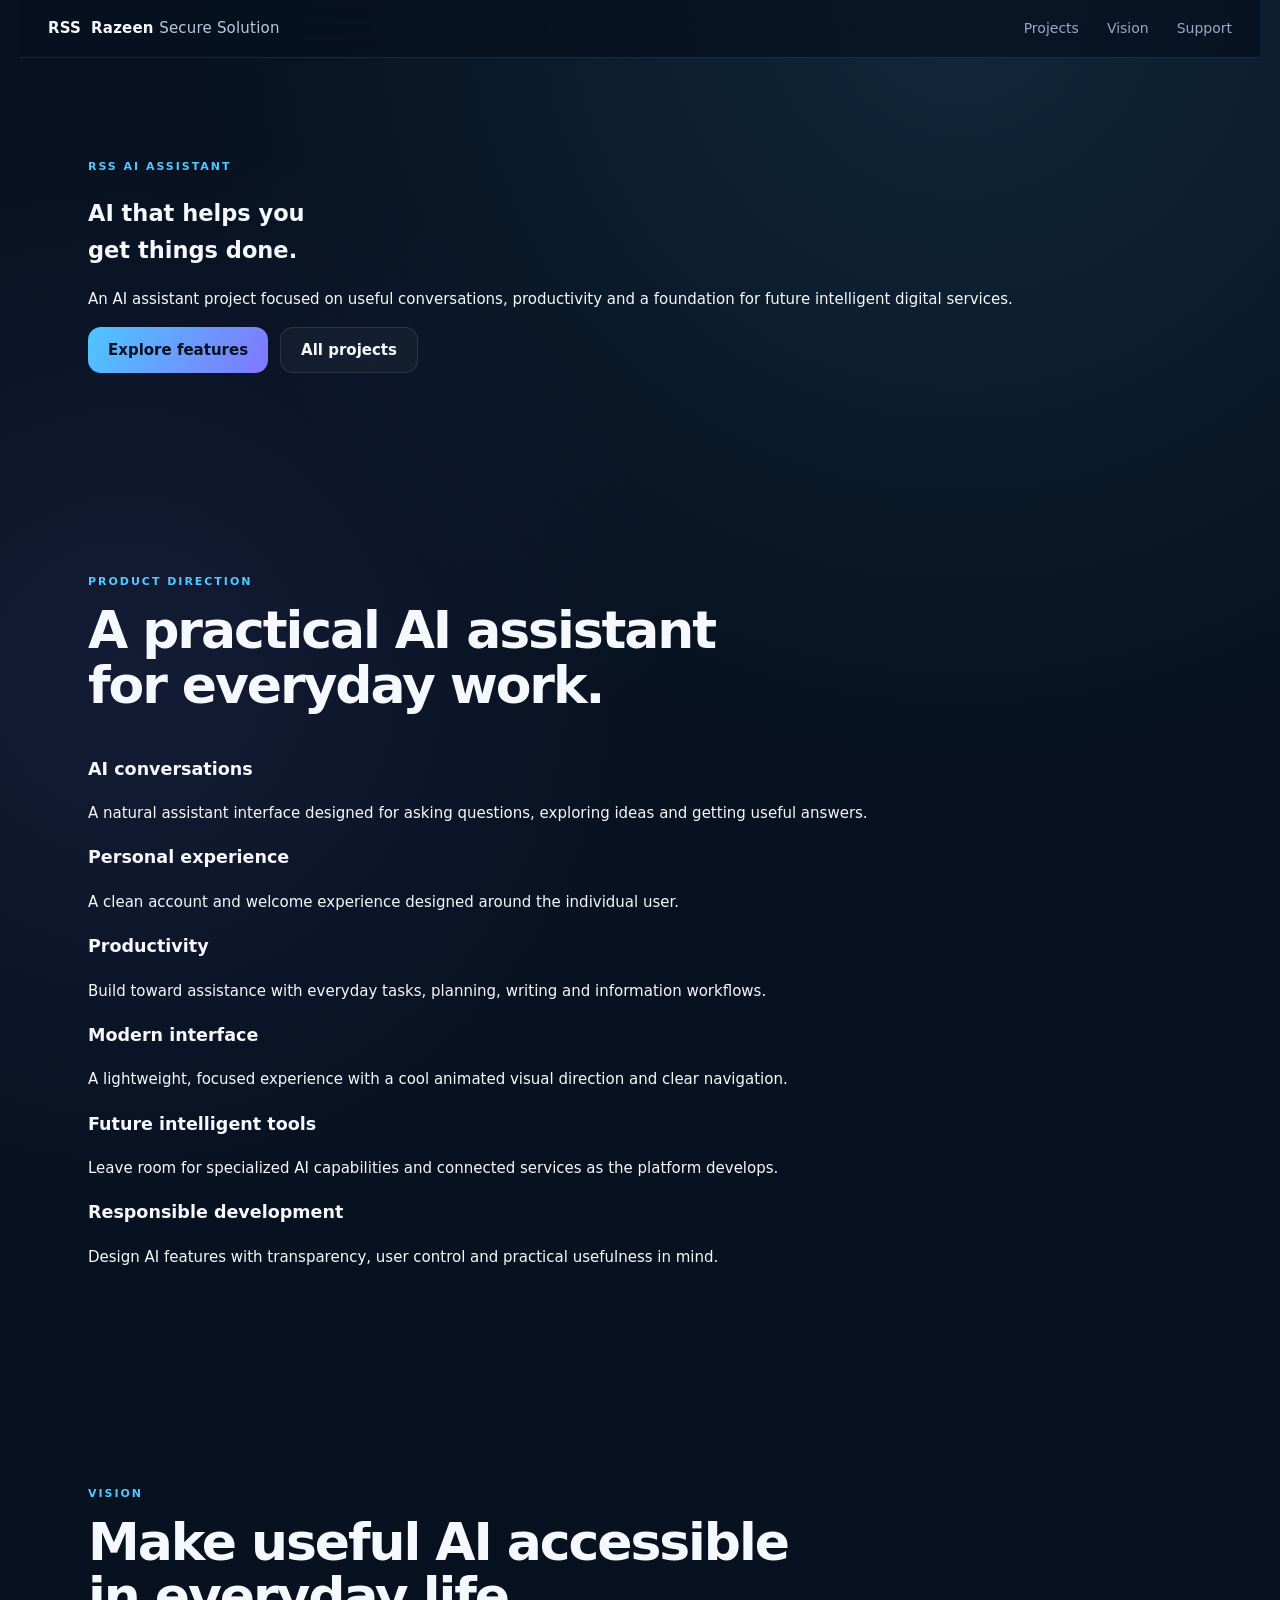
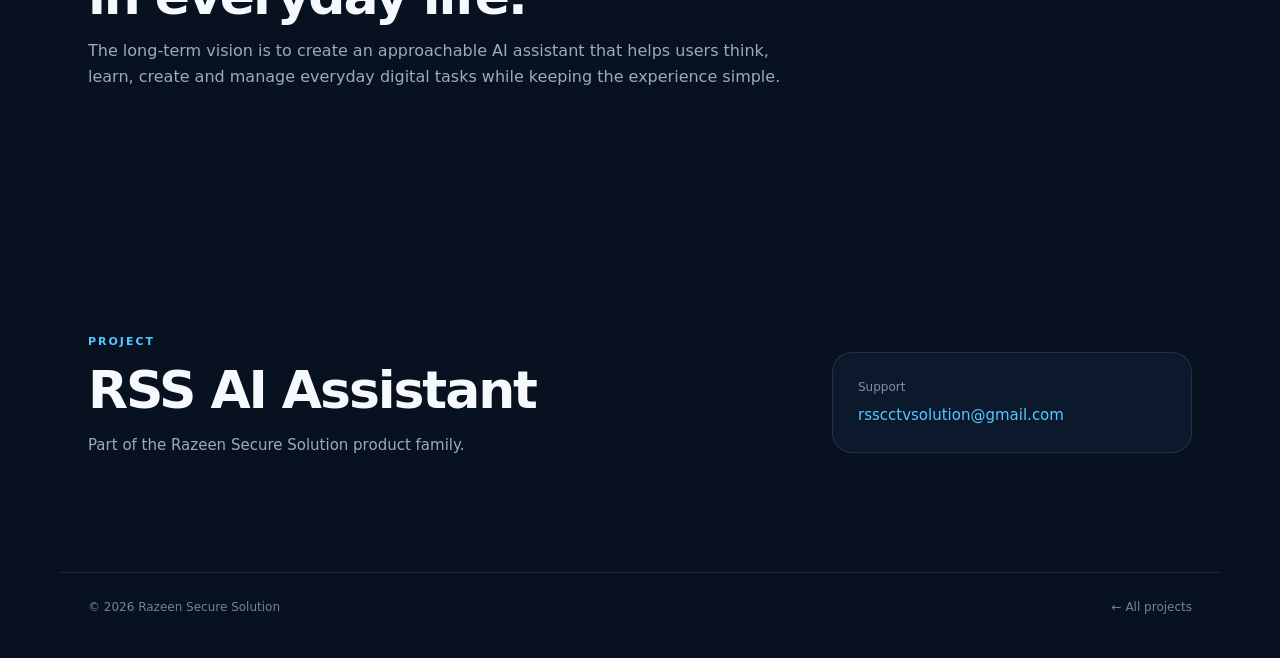
==== website/ai-assistant.html @ 0b11d338 "Add dedicated RSS AI Assistant project page" ====
<!doctype html><html lang="en"><head><meta charset="utf-8"><meta name="viewport" content="width=device-width,initial-scale=1"><title>RSS AI Assistant — Razeen Secure Solution</title><link rel="stylesheet" href="styles.css"></head><body><header class="site-header"><a class="brand" href="index.html"><span class="brand-mark">RSS</span><span>Razeen <b>Secure Solution</b></span></a><nav class="nav"><a href="index.html#projects">Projects</a><a href="index.html#vision">Vision</a><a href="index.html#support">Support</a></nav></header><main><section class="project-hero section"><div class="eyebrow">RSS AI ASSISTANT</div><h1>AI that helps you<br><span>get things done.</span></h1><p>An AI assistant project focused on useful conversations, productivity and a foundation for future intelligent digital services.</p><div class="hero-actions"><a class="btn btn-primary" href="#features">Explore features</a><a class="btn btn-ghost" href="index.html">All projects</a></div></section><section id="features" class="section"><div class="section-heading"><div class="eyebrow">PRODUCT DIRECTION</div><h2>A practical AI assistant for everyday work.</h2></div><div class="grid"><article><h3>AI conversations</h3><p>A natural assistant interface designed for asking questions, exploring ideas and getting useful answers.</p></article><article><h3>Personal experience</h3><p>A clean account and welcome experience designed around the individual user.</p></article><article><h3>Productivity</h3><p>Build toward assistance with everyday tasks, planning, writing and information workflows.</p></article><article><h3>Modern interface</h3><p>A lightweight, focused experience with a cool animated visual direction and clear navigation.</p></article><article><h3>Future intelligent tools</h3><p>Leave room for specialized AI capabilities and connected services as the platform develops.</p></article><article><h3>Responsible development</h3><p>Design AI features with transparency, user control and practical usefulness in mind.</p></article></div></section><section class="section band"><div class="section-heading"><div class="eyebrow">VISION</div><h2>Make useful AI accessible in everyday life.</h2><p>The long-term vision is to create an approachable AI assistant that helps users think, learn, create and manage everyday digital tasks while keeping the experience simple.</p></div></section><section class="section support"><div><div class="eyebrow">PROJECT</div><h2>RSS AI Assistant</h2><p>Part of the Razeen Secure Solution product family.</p></div><div class="support-card"><span>Support</span><a href="mailto:rsscctvsolution@gmail.com">rsscctvsolution@gmail.com</a></div></section></main><footer class="footer"><div>© 2026 Razeen Secure Solution</div><a href="index.html">← All projects</a></footer></body></html>
---- website/styles.css ----
:root{--bg:#07111f;--panel:rgba(16,30,50,.72);--panel2:#0d1b2e;--text:#f5f8fc;--muted:#9aaac0;--line:rgba(255,255,255,.10);--accent:#55c7ff;--accent2:#8b7cff;--max:1160px}*{box-sizing:border-box}html{scroll-behavior:smooth}body{margin:0;background:radial-gradient(circle at 75% 0%,rgba(85,199,255,.12),transparent 32%),radial-gradient(circle at 10% 30%,rgba(139,124,255,.10),transparent 28%),var(--bg);color:var(--text);font:15px/1.65 Inter,ui-sans-serif,system-ui,-apple-system,BlinkMacSystemFont,"Segoe UI",sans-serif}a{color:inherit;text-decoration:none}.site-header{position:sticky;top:0;z-index:20;display:flex;align-items:center;justify-content:space-between;max-width:1240px;margin:auto;padding:16px 28px;background:rgba(7,17,31,.78);backdrop-filter:blur(18px);border-bottom:1px solid var(--line)}.brand{display:flex;align-items:center;gap:10px;font-weight:800;letter-spacing:.2px}.brand img{width:38px;height:38px;object-fit:contain}.brand b{font-weight:500;color:#b9c8db}.nav{display:flex;gap:28px;color:var(--muted);font-size:14px}.nav a:hover,.text-link:hover{color:var(--text)}.menu-btn{display:none;background:none;border:0;color:var(--text);font-size:24px}.section{max-width:var(--max);margin:auto;padding:100px 28px}.hero{min-height:720px;display:grid;grid-template-columns:1.05fr .95fr;align-items:center;gap:60px;padding-top:80px}.eyebrow{font-size:11px;font-weight:800;letter-spacing:.18em;color:var(--accent);margin-bottom:12px}.hero h1{font-size:clamp(48px,7vw,84px);line-height:1.0;letter-spacing:-.055em;margin:0 0 26px}.hero h1 span{background:linear-gradient(110deg,#fff,#9fdcff 48%,#a99dff);-webkit-background-clip:text;background-clip:text;color:transparent}.hero p{max-width:590px;font-size:18px;color:var(--muted);margin:0 0 30px}.hero-actions{display:flex;gap:12px;flex-wrap:wrap}.btn{display:inline-flex;justify-content:center;align-items:center;min-height:46px;padding:0 20px;border-radius:13px;border:1px solid var(--line);font-weight:750}.btn-primary{background:linear-gradient(120deg,#4dc6ff,#8177ff);color:#07111f;border:0}.btn-ghost{background:rgba(255,255,255,.035)}.trust-row{display:flex;gap:18px;flex-wrap:wrap;color:#8799b0;font-size:12px;margin-top:24px}.hero-art{min-height:470px;position:relative;display:grid;place-items:center}.orb{position:absolute;border-radius:999px;filter:blur(3px)}.orb-a{width:320px;height:320px;background:rgba(85,199,255,.16);top:30px;right:10px}.orb-b{width:240px;height:240px;background:rgba(139,124,255,.18);bottom:10px;left:20px}.sync-card{position:relative;width:min(430px,90%);padding:24px;border:1px solid rgba(255,255,255,.13);border-radius:28px;background:linear-gradient(145deg,rgba(22,40,64,.9),rgba(8,19,34,.92));box-shadow:0 30px 80px rgba(0,0,0,.35);transform:rotate(2deg)}.sync-card-top,.sync-meta{display:flex;align-items:center;gap:9px}.sync-card-top strong{margin-left:auto;font-size:11px;color:#70e1ad}.status-dot{width:8px;height:8px;border-radius:50%;background:#61dda3;box-shadow:0 0 15px #61dda3}.sync-card-top{font-size:11px;letter-spacing:.14em;color:#9eb0c6}.progress{height:8px;border-radius:99px;background:#1a2a3d;margin:30px 0 20px;overflow:hidden}.progress span{display:block;width:72%;height:100%;border-radius:inherit;background:linear-gradient(90deg,#55c7ff,#8b7cff)}.sync-meta{justify-content:space-between;color:#a9b8ca;font-size:13px}.sync-meta b{font-size:20px;color:#fff}.mini-grid{display:grid;grid-template-columns:repeat(3,1fr);gap:8px;margin-top:24px}.mini-grid span{padding:10px;border-radius:10px;background:rgba(255,255,255,.045);text-align:center;font-size:11px;color:#91a3b8}.section-heading{max-width:700px;margin-bottom:42px}.section-heading h2{font-size:clamp(32px,5vw,52px);line-height:1.05;letter-spacing:-.04em;margin:0 0 14px}.section-heading p{color:var(--muted);margin:0;font-size:16px}.feature-grid{display:grid;grid-template-columns:repeat(3,1fr);gap:14px}.feature{padding:25px;border:1px solid var(--line);background:rgba(255,255,255,.025);border-radius:20px}.icon{width:38px;height:38px;display:grid;place-items:center;border-radius:12px;background:rgba(85,199,255,.10);color:var(--accent);font-size:20px;margin-bottom:18px}.feature h3{margin:0 0 7px;font-size:17px}.feature p,.version-card p,.plan p{margin:0;color:var(--muted)}.version-section{background:rgba(255,255,255,.015);max-width:none}.version-section>.section-heading,.version-grid{max-width:var(--max);margin-left:auto;margin-right:auto}.version-grid{display:grid;grid-template-columns:1fr 1fr;gap:18px}.version-card{padding:30px;border:1px solid var(--line);border-radius:24px;background:var(--panel)}.version-card.next{background:linear-gradient(145deg,rgba(34,29,65,.62),rgba(13,27,46,.7))}.version-tag,.plan-label{font-size:10px;letter-spacing:.15em;font-weight:800;color:#87a0ba}.version-card h3,.plan h3{font-size:28px;margin:10px 0 10px}.version-card ul,.plan ul{padding-left:19px;color:#c7d2df}.version-card li,.plan li{margin:7px 0}.text-link{color:var(--accent);font-weight:750}.plans{display:grid;grid-template-columns:1fr 1fr;gap:18px}.plan{display:flex;flex-direction:column;justify-content:space-between;gap:30px;padding:30px;border:1px solid var(--line);border-radius:24px;background:rgba(255,255,255,.025)}.plan.premium{background:linear-gradient(145deg,rgba(58,47,112,.35),rgba(255,255,255,.035));border-color:rgba(139,124,255,.35)}.plan .btn{align-self:flex-start}.support{display:grid;grid-template-columns:1fr 360px;gap:40px;align-items:center}.support h2{font-size:clamp(34px,5vw,52px);line-height:1.05;letter-spacing:-.04em;margin:0 0 14px}.support p{color:var(--muted);max-width:650px}.support-card{display:grid;gap:5px;padding:25px;border:1px solid var(--line);border-radius:20px;background:var(--panel)}.support-card span{color:#8092a9;font-size:12px}.support-card strong{margin-bottom:12px}.support-card a{color:var(--accent)}.footer{max-width:var(--max);margin:auto;padding:25px 28px 40px;border-top:1px solid var(--line);display:flex;justify-content:space-between;gap:20px;color:#71849c;font-size:12px}.footer div:last-child{display:flex;gap:18px}.footer a:hover{color:#fff}@media(max-width:800px){.site-header{padding:13px 18px}.nav{display:none;position:absolute;top:65px;left:12px;right:12px;flex-direction:column;gap:0;padding:10px;background:#0c1a2c;border:1px solid var(--line);border-radius:16px}.nav.open{display:flex}.nav a{padding:12px}.menu-btn{display:block}.section{padding:75px 20px}.hero{grid-template-columns:1fr;min-height:auto;padding-top:60px}.hero-art{min-height:370px}.feature-grid,.version-grid,.plans,.support{grid-template-columns:1fr}.support-card{max-width:none}.footer{margin:0 20px;padding-left:0;padding-right:0;flex-direction:column}.hero h1{font-size:54px}}
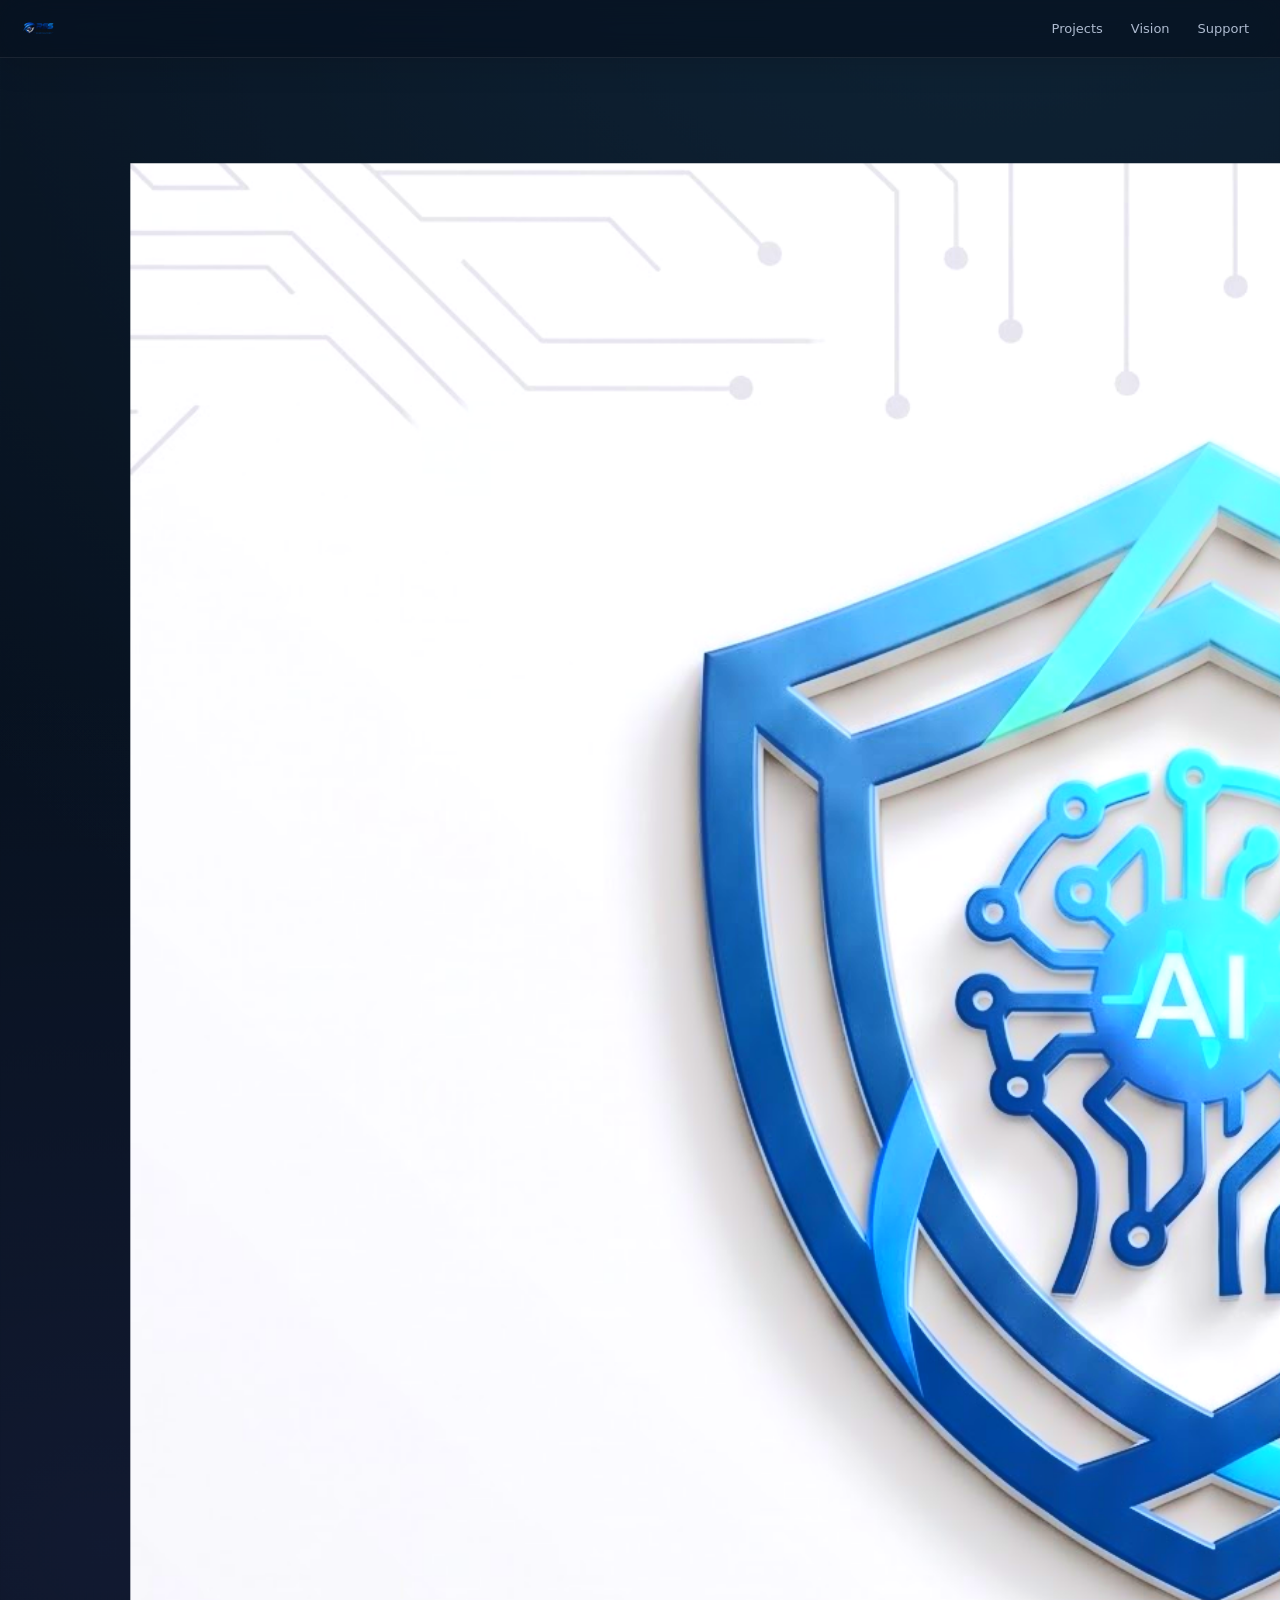
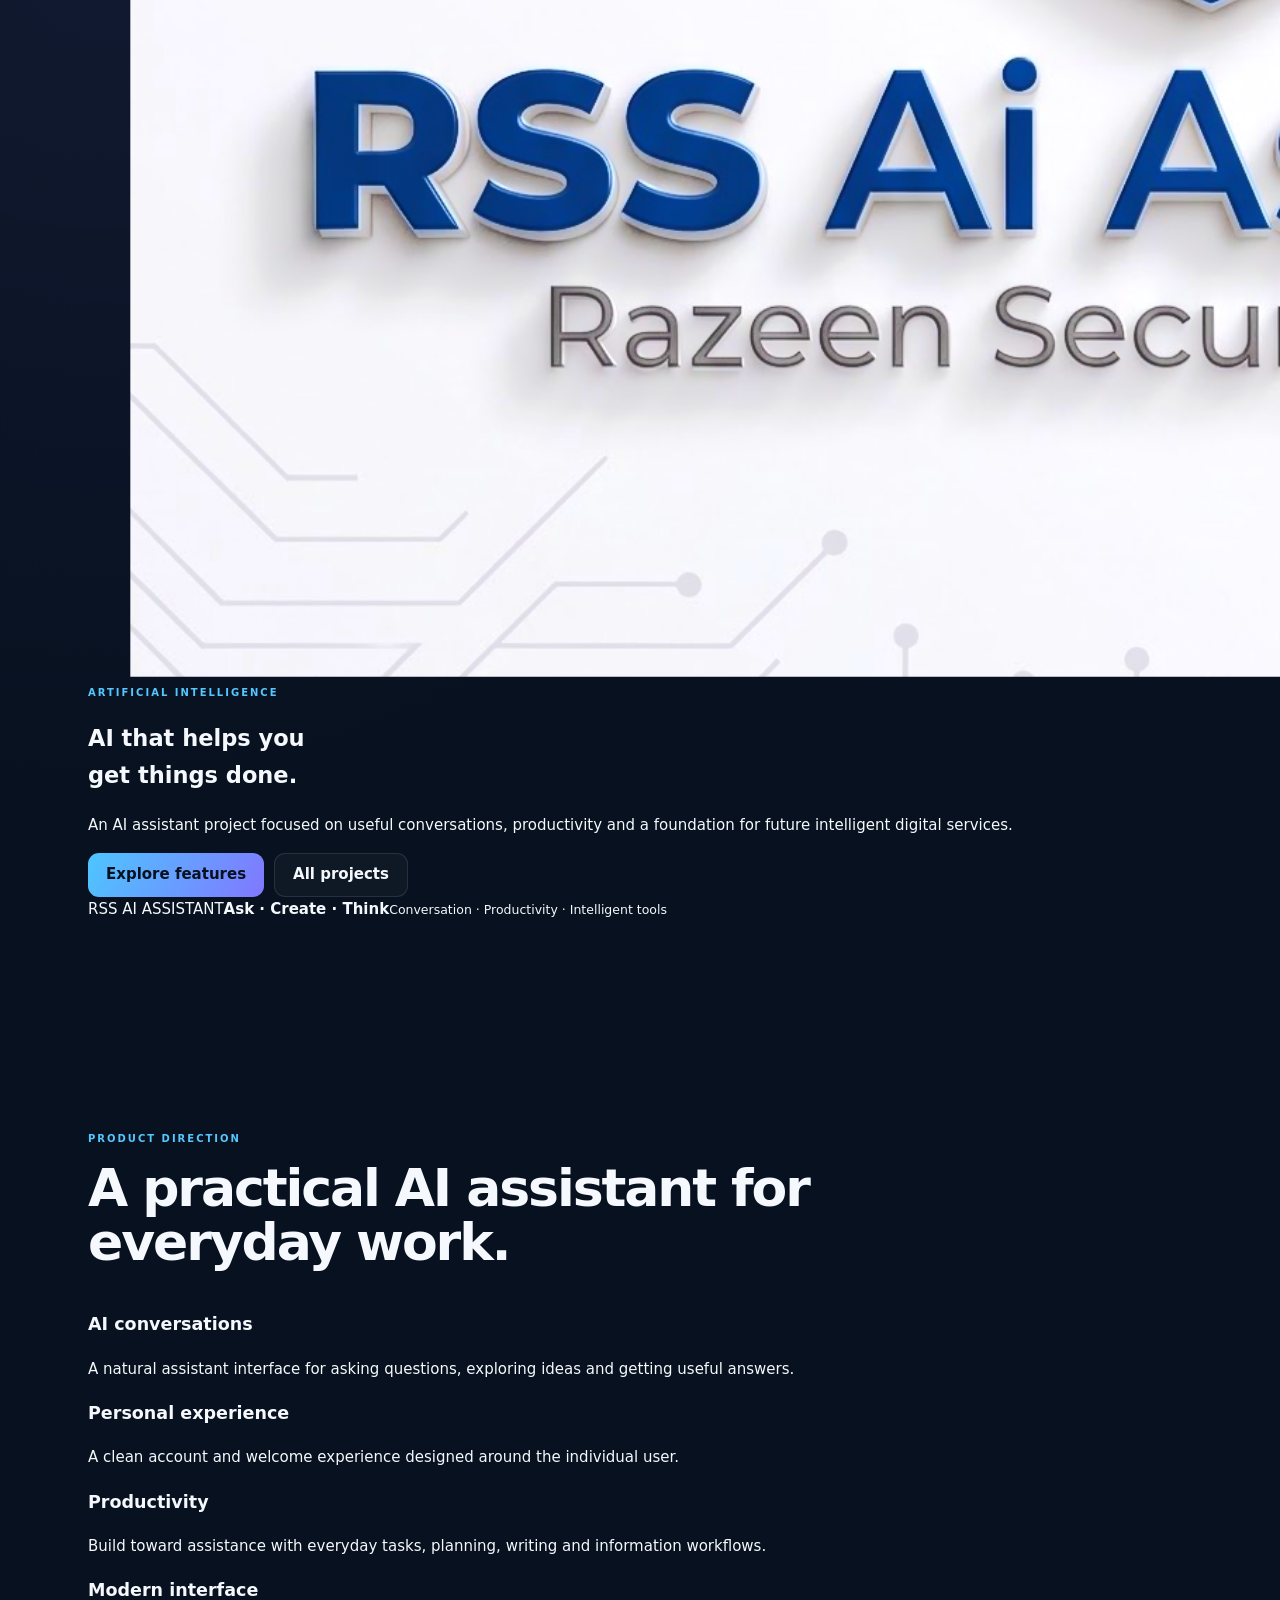
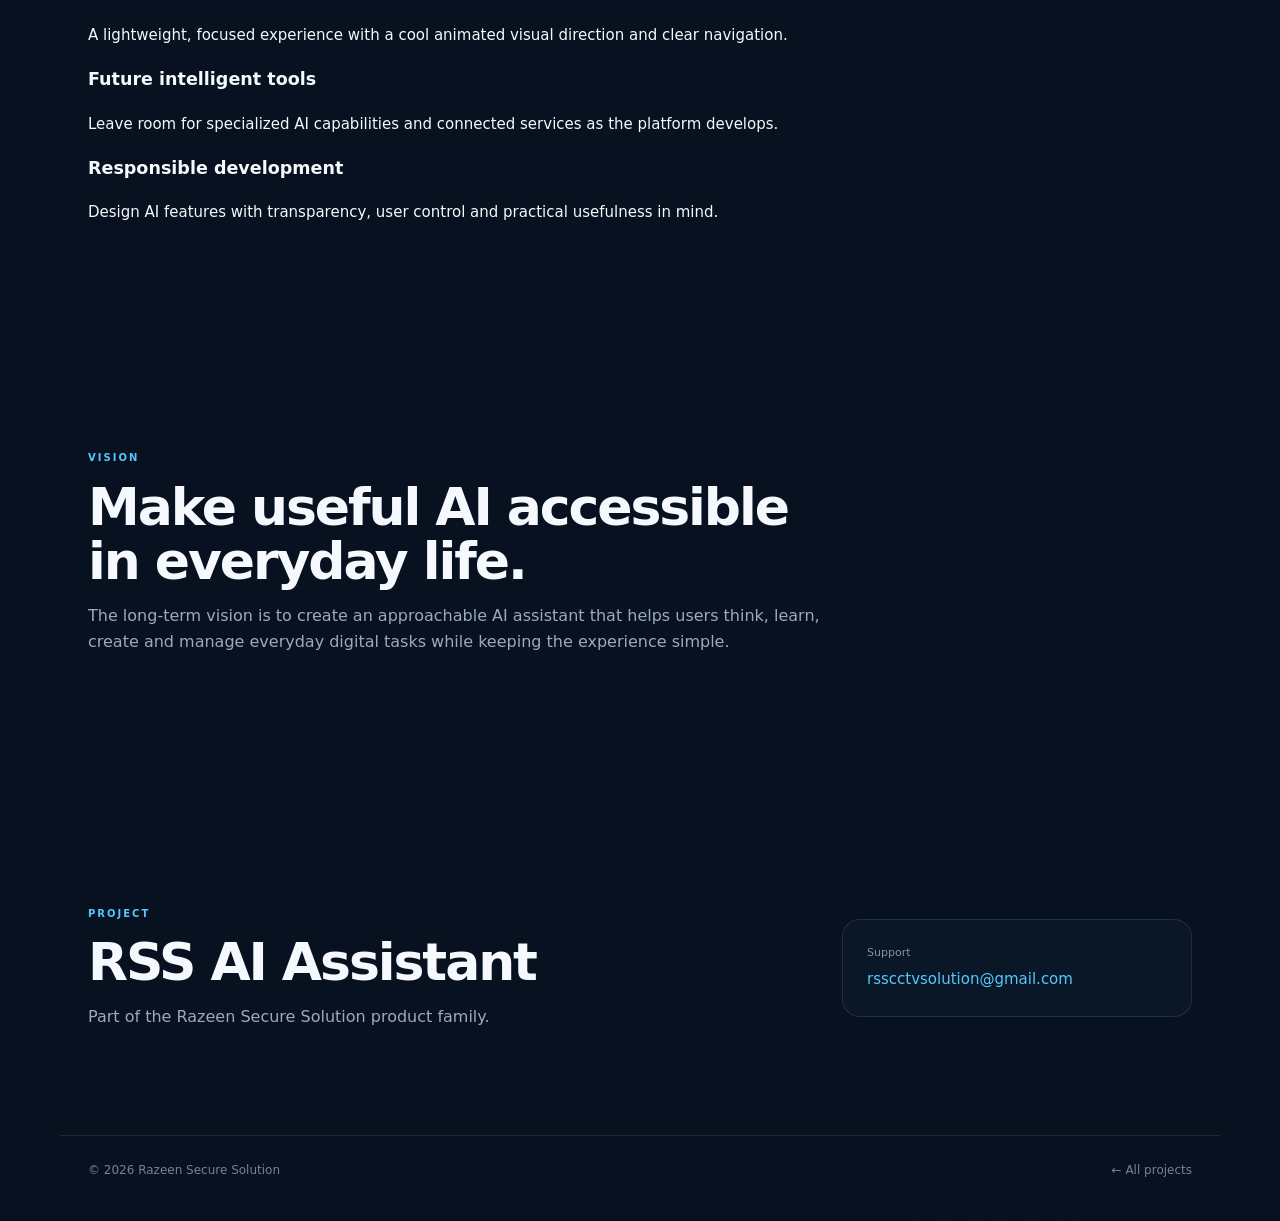
==== commit 1ec7fdf5: "Redesign RSS AI Assistant product page" ====
--- a/website/ai-assistant.html
+++ b/website/ai-assistant.html
@@ -1 +1 @@
-<!doctype html><html lang="en"><head><meta charset="utf-8"><meta name="viewport" content="width=device-width,initial-scale=1"><title>RSS AI Assistant — Razeen Secure Solution</title><link rel="stylesheet" href="styles.css"></head><body><header class="site-header"><a class="brand" href="index.html"><span class="brand-mark">RSS</span><span>Razeen <b>Secure Solution</b></span></a><nav class="nav"><a href="index.html#projects">Projects</a><a href="index.html#vision">Vision</a><a href="index.html#support">Support</a></nav></header><main><section class="project-hero section"><div class="eyebrow">RSS AI ASSISTANT</div><h1>AI that helps you<br><span>get things done.</span></h1><p>An AI assistant project focused on useful conversations, productivity and a foundation for future intelligent digital services.</p><div class="hero-actions"><a class="btn btn-primary" href="#features">Explore features</a><a class="btn btn-ghost" href="index.html">All projects</a></div></section><section id="features" class="section"><div class="section-heading"><div class="eyebrow">PRODUCT DIRECTION</div><h2>A practical AI assistant for everyday work.</h2></div><div class="grid"><article><h3>AI conversations</h3><p>A natural assistant interface designed for asking questions, exploring ideas and getting useful answers.</p></article><article><h3>Personal experience</h3><p>A clean account and welcome experience designed around the individual user.</p></article><article><h3>Productivity</h3><p>Build toward assistance with everyday tasks, planning, writing and information workflows.</p></article><article><h3>Modern interface</h3><p>A lightweight, focused experience with a cool animated visual direction and clear navigation.</p></article><article><h3>Future intelligent tools</h3><p>Leave room for specialized AI capabilities and connected services as the platform develops.</p></article><article><h3>Responsible development</h3><p>Design AI features with transparency, user control and practical usefulness in mind.</p></article></div></section><section class="section band"><div class="section-heading"><div class="eyebrow">VISION</div><h2>Make useful AI accessible in everyday life.</h2><p>The long-term vision is to create an approachable AI assistant that helps users think, learn, create and manage everyday digital tasks while keeping the experience simple.</p></div></section><section class="section support"><div><div class="eyebrow">PROJECT</div><h2>RSS AI Assistant</h2><p>Part of the Razeen Secure Solution product family.</p></div><div class="support-card"><span>Support</span><a href="mailto:rsscctvsolution@gmail.com">rsscctvsolution@gmail.com</a></div></section></main><footer class="footer"><div>© 2026 Razeen Secure Solution</div><a href="index.html">← All projects</a></footer></body></html>+<!doctype html><html lang="en"><head><meta charset="utf-8"><meta name="viewport" content="width=device-width,initial-scale=1"><title>RSS AI Assistant — Razeen Secure Solution</title><link rel="stylesheet" href="styles.css"></head><body><header class="site-header"><a class="brand" href="index.html"><img class="brand-logo" src="assets/logos/razeen-secure-solution-logo.png" alt="Razeen Secure Solution logo"></a><button class="menu-btn" aria-label="Open menu" aria-expanded="false">☰</button><nav class="nav"><a href="index.html#projects">Projects</a><a href="index.html#vision">Vision</a><a href="index.html#support">Support</a></nav></header><main><section class="project-hero section"><div class="project-copy"><img class="project-hero-logo" src="assets/logos/rss-ai-assistant-logo.png" alt="RSS AI Assistant logo"><div class="eyebrow">ARTIFICIAL INTELLIGENCE</div><h1>AI that helps you<br><span>get things done.</span></h1><p>An AI assistant project focused on useful conversations, productivity and a foundation for future intelligent digital services.</p><div class="hero-actions"><a class="btn btn-primary" href="#features">Explore features</a><a class="btn btn-ghost" href="index.html#projects">All projects</a></div></div><div class="project-visual"><div class="visual-orbit"></div><div class="visual-panel"><span>RSS AI ASSISTANT</span><strong>Ask · Create · Think</strong><small>Conversation · Productivity · Intelligent tools</small></div></div></section><section id="features" class="section"><div class="section-heading"><div class="eyebrow">PRODUCT DIRECTION</div><h2>A practical AI assistant for everyday work.</h2></div><div class="grid"><article><h3>AI conversations</h3><p>A natural assistant interface for asking questions, exploring ideas and getting useful answers.</p></article><article><h3>Personal experience</h3><p>A clean account and welcome experience designed around the individual user.</p></article><article><h3>Productivity</h3><p>Build toward assistance with everyday tasks, planning, writing and information workflows.</p></article><article><h3>Modern interface</h3><p>A lightweight, focused experience with a cool animated visual direction and clear navigation.</p></article><article><h3>Future intelligent tools</h3><p>Leave room for specialized AI capabilities and connected services as the platform develops.</p></article><article><h3>Responsible development</h3><p>Design AI features with transparency, user control and practical usefulness in mind.</p></article></div></section><section class="section band"><div class="section-heading"><div class="eyebrow">VISION</div><h2>Make useful AI accessible in everyday life.</h2><p>The long-term vision is to create an approachable AI assistant that helps users think, learn, create and manage everyday digital tasks while keeping the experience simple.</p></div></section><section class="section support"><div><div class="eyebrow">PROJECT</div><h2>RSS AI Assistant</h2><p>Part of the Razeen Secure Solution product family.</p></div><div class="support-card"><span>Support</span><a href="mailto:rsscctvsolution@gmail.com">rsscctvsolution@gmail.com</a></div></section></main><footer class="footer"><div>© 2026 Razeen Secure Solution</div><a href="index.html">← All projects</a></footer><script src="script.js"></script></body></html>
--- a/website/styles.css
+++ b/website/styles.css
@@ -1 +1 @@
-:root{--bg:#07111f;--panel:rgba(16,30,50,.72);--panel2:#0d1b2e;--text:#f5f8fc;--muted:#9aaac0;--line:rgba(255,255,255,.10);--accent:#55c7ff;--accent2:#8b7cff;--max:1160px}*{box-sizing:border-box}html{scroll-behavior:smooth}body{margin:0;background:radial-gradient(circle at 75% 0%,rgba(85,199,255,.12),transparent 32%),radial-gradient(circle at 10% 30%,rgba(139,124,255,.10),transparent 28%),var(--bg);color:var(--text);font:15px/1.65 Inter,ui-sans-serif,system-ui,-apple-system,BlinkMacSystemFont,"Segoe UI",sans-serif}a{color:inherit;text-decoration:none}.site-header{position:sticky;top:0;z-index:20;display:flex;align-items:center;justify-content:space-between;max-width:1240px;margin:auto;padding:16px 28px;background:rgba(7,17,31,.78);backdrop-filter:blur(18px);border-bottom:1px solid var(--line)}.brand{display:flex;align-items:center;gap:10px;font-weight:800;letter-spacing:.2px}.brand img{width:38px;height:38px;object-fit:contain}.brand b{font-weight:500;color:#b9c8db}.nav{display:flex;gap:28px;color:var(--muted);font-size:14px}.nav a:hover,.text-link:hover{color:var(--text)}.menu-btn{display:none;background:none;border:0;color:var(--text);font-size:24px}.section{max-width:var(--max);margin:auto;padding:100px 28px}.hero{min-height:720px;display:grid;grid-template-columns:1.05fr .95fr;align-items:center;gap:60px;padding-top:80px}.eyebrow{font-size:11px;font-weight:800;letter-spacing:.18em;color:var(--accent);margin-bottom:12px}.hero h1{font-size:clamp(48px,7vw,84px);line-height:1.0;letter-spacing:-.055em;margin:0 0 26px}.hero h1 span{background:linear-gradient(110deg,#fff,#9fdcff 48%,#a99dff);-webkit-background-clip:text;background-clip:text;color:transparent}.hero p{max-width:590px;font-size:18px;color:var(--muted);margin:0 0 30px}.hero-actions{display:flex;gap:12px;flex-wrap:wrap}.btn{display:inline-flex;justify-content:center;align-items:center;min-height:46px;padding:0 20px;border-radius:13px;border:1px solid var(--line);font-weight:750}.btn-primary{background:linear-gradient(120deg,#4dc6ff,#8177ff);color:#07111f;border:0}.btn-ghost{background:rgba(255,255,255,.035)}.trust-row{display:flex;gap:18px;flex-wrap:wrap;color:#8799b0;font-size:12px;margin-top:24px}.hero-art{min-height:470px;position:relative;display:grid;place-items:center}.orb{position:absolute;border-radius:999px;filter:blur(3px)}.orb-a{width:320px;height:320px;background:rgba(85,199,255,.16);top:30px;right:10px}.orb-b{width:240px;height:240px;background:rgba(139,124,255,.18);bottom:10px;left:20px}.sync-card{position:relative;width:min(430px,90%);padding:24px;border:1px solid rgba(255,255,255,.13);border-radius:28px;background:linear-gradient(145deg,rgba(22,40,64,.9),rgba(8,19,34,.92));box-shadow:0 30px 80px rgba(0,0,0,.35);transform:rotate(2deg)}.sync-card-top,.sync-meta{display:flex;align-items:center;gap:9px}.sync-card-top strong{margin-left:auto;font-size:11px;color:#70e1ad}.status-dot{width:8px;height:8px;border-radius:50%;background:#61dda3;box-shadow:0 0 15px #61dda3}.sync-card-top{font-size:11px;letter-spacing:.14em;color:#9eb0c6}.progress{height:8px;border-radius:99px;background:#1a2a3d;margin:30px 0 20px;overflow:hidden}.progress span{display:block;width:72%;height:100%;border-radius:inherit;background:linear-gradient(90deg,#55c7ff,#8b7cff)}.sync-meta{justify-content:space-between;color:#a9b8ca;font-size:13px}.sync-meta b{font-size:20px;color:#fff}.mini-grid{display:grid;grid-template-columns:repeat(3,1fr);gap:8px;margin-top:24px}.mini-grid span{padding:10px;border-radius:10px;background:rgba(255,255,255,.045);text-align:center;font-size:11px;color:#91a3b8}.section-heading{max-width:700px;margin-bottom:42px}.section-heading h2{font-size:clamp(32px,5vw,52px);line-height:1.05;letter-spacing:-.04em;margin:0 0 14px}.section-heading p{color:var(--muted);margin:0;font-size:16px}.feature-grid{display:grid;grid-template-columns:repeat(3,1fr);gap:14px}.feature{padding:25px;border:1px solid var(--line);background:rgba(255,255,255,.025);border-radius:20px}.icon{width:38px;height:38px;display:grid;place-items:center;border-radius:12px;background:rgba(85,199,255,.10);color:var(--accent);font-size:20px;margin-bottom:18px}.feature h3{margin:0 0 7px;font-size:17px}.feature p,.version-card p,.plan p{margin:0;color:var(--muted)}.version-section{background:rgba(255,255,255,.015);max-width:none}.version-section>.section-heading,.version-grid{max-width:var(--max);margin-left:auto;margin-right:auto}.version-grid{display:grid;grid-template-columns:1fr 1fr;gap:18px}.version-card{padding:30px;border:1px solid var(--line);border-radius:24px;background:var(--panel)}.version-card.next{background:linear-gradient(145deg,rgba(34,29,65,.62),rgba(13,27,46,.7))}.version-tag,.plan-label{font-size:10px;letter-spacing:.15em;font-weight:800;color:#87a0ba}.version-card h3,.plan h3{font-size:28px;margin:10px 0 10px}.version-card ul,.plan ul{padding-left:19px;color:#c7d2df}.version-card li,.plan li{margin:7px 0}.text-link{color:var(--accent);font-weight:750}.plans{display:grid;grid-template-columns:1fr 1fr;gap:18px}.plan{display:flex;flex-direction:column;justify-content:space-between;gap:30px;padding:30px;border:1px solid var(--line);border-radius:24px;background:rgba(255,255,255,.025)}.plan.premium{background:linear-gradient(145deg,rgba(58,47,112,.35),rgba(255,255,255,.035));border-color:rgba(139,124,255,.35)}.plan .btn{align-self:flex-start}.support{display:grid;grid-template-columns:1fr 360px;gap:40px;align-items:center}.support h2{font-size:clamp(34px,5vw,52px);line-height:1.05;letter-spacing:-.04em;margin:0 0 14px}.support p{color:var(--muted);max-width:650px}.support-card{display:grid;gap:5px;padding:25px;border:1px solid var(--line);border-radius:20px;background:var(--panel)}.support-card span{color:#8092a9;font-size:12px}.support-card strong{margin-bottom:12px}.support-card a{color:var(--accent)}.footer{max-width:var(--max);margin:auto;padding:25px 28px 40px;border-top:1px solid var(--line);display:flex;justify-content:space-between;gap:20px;color:#71849c;font-size:12px}.footer div:last-child{display:flex;gap:18px}.footer a:hover{color:#fff}@media(max-width:800px){.site-header{padding:13px 18px}.nav{display:none;position:absolute;top:65px;left:12px;right:12px;flex-direction:column;gap:0;padding:10px;background:#0c1a2c;border:1px solid var(--line);border-radius:16px}.nav.open{display:flex}.nav a{padding:12px}.menu-btn{display:block}.section{padding:75px 20px}.hero{grid-template-columns:1fr;min-height:auto;padding-top:60px}.hero-art{min-height:370px}.feature-grid,.version-grid,.plans,.support{grid-template-columns:1fr}.support-card{max-width:none}.footer{margin:0 20px;padding-left:0;padding-right:0;flex-direction:column}.hero h1{font-size:54px}}+:root{--bg:#07111f;--panel:rgba(13,25,42,.76);--text:#f5f8fc;--muted:#9aaac0;--line:rgba(255,255,255,.10);--accent:#55c7ff;--accent2:#8b7cff;--max:1160px}*{box-sizing:border-box}html{scroll-behavior:smooth}body{margin:0;background:radial-gradient(circle at 78% -5%,rgba(85,199,255,.11),transparent 30%),radial-gradient(circle at 8% 35%,rgba(139,124,255,.08),transparent 28%),var(--bg);color:var(--text);font:15px/1.65 Inter,ui-sans-serif,system-ui,-apple-system,BlinkMacSystemFont,"Segoe UI",sans-serif;overflow-x:hidden}a{color:inherit;text-decoration:none}.site-header{position:sticky;top:0;z-index:100;width:100%;height:58px;display:flex;align-items:center;justify-content:space-between;padding:7px max(20px,calc((100vw - 1240px)/2));background:rgba(7,17,31,.72);backdrop-filter:blur(22px) saturate(135%);-webkit-backdrop-filter:blur(22px) saturate(135%);border-bottom:1px solid rgba(255,255,255,.08);box-shadow:0 8px 30px rgba(0,0,0,.12)}.brand{display:flex;align-items:center;height:44px;min-width:0}.brand-logo{display:block!important;width:auto!important;height:auto!important;max-width:110px!important;max-height:25px!important;object-fit:contain!important;object-position:left center;animation:logoIn .7s ease both}.nav{display:flex;align-items:center;gap:6px;color:#aebbd0;font-size:13px}.nav a{padding:8px 11px;border-radius:9px;transition:color .2s,background .2s,transform .2s}.nav a:hover{color:#fff;background:rgba(255,255,255,.06);transform:translateY(-1px)}.menu-btn{display:none;background:rgba(255,255,255,.05);border:1px solid var(--line);color:#fff;width:38px;height:38px;border-radius:10px;font-size:19px}.nav.open{display:flex}.section{max-width:var(--max);margin:auto;padding:105px 28px}.hero{min-height:700px;display:grid;grid-template-columns:1.05fr .95fr;align-items:center;gap:60px;padding-top:75px}.hero>div:first-child{animation:heroText .9s cubic-bezier(.2,.8,.2,1) .1s both}.eyebrow{font-size:10px;font-weight:800;letter-spacing:.2em;color:var(--accent);margin-bottom:13px}.hero h1{font-size:clamp(48px,7vw,82px);line-height:1.01;letter-spacing:-.055em;margin:0 0 25px}.hero h1 span{background:linear-gradient(110deg,#fff,#a5dcff 48%,#aaa0ff);-webkit-background-clip:text;background-clip:text;color:transparent}.hero p{max-width:580px;font-size:17px;color:var(--muted);margin:0 0 29px}.hero-actions{display:flex;gap:10px;flex-wrap:wrap}.btn{display:inline-flex;justify-content:center;align-items:center;min-height:44px;padding:0 18px;border-radius:11px;border:1px solid var(--line);font-weight:750;transition:transform .25s,box-shadow .25s,filter .25s}.btn:hover{transform:translateY(-2px);box-shadow:0 12px 28px rgba(0,0,0,.22);filter:brightness(1.06)}.btn-primary{background:linear-gradient(120deg,#4dc6ff,#8177ff);color:#07111f;border:0}.btn-ghost{background:rgba(255,255,255,.035)}.trust-row{display:flex;gap:18px;flex-wrap:wrap;color:#8294ab;font-size:11px;margin-top:22px}.hero-art{min-height:450px;position:relative;display:grid;place-items:center;animation:heroArtIn 1s cubic-bezier(.2,.8,.2,1) .15s both}.orb{position:absolute;border-radius:999px;filter:blur(4px);animation:orbFloat 8s ease-in-out infinite}.orb-a{width:290px;height:290px;background:rgba(85,199,255,.13);top:35px;right:15px}.orb-b{width:210px;height:210px;background:rgba(139,124,255,.15);bottom:20px;left:25px;animation-delay:-3s}.company-card{position:relative;width:min(410px,88%);padding:27px;border:1px solid rgba(255,255,255,.12);border-radius:24px;background:linear-gradient(145deg,rgba(20,38,61,.88),rgba(8,19,34,.93));box-shadow:0 28px 70px rgba(0,0,0,.32);transform:rotate(1.5deg);animation:cardFloat 6s ease-in-out infinite}.company-card>strong{font-size:31px;line-height:1.08;display:block;margin:10px 0 22px}.product-list{display:grid;gap:7px}.product-list span{padding:10px 12px;border-radius:9px;background:rgba(255,255,255,.04);color:#b9c8d8;transition:transform .25s,background .25s}.product-list span:hover{transform:translateX(4px);background:rgba(255,255,255,.07)}.section-heading{max-width:760px;margin-bottom:40px}.section-heading h2,.vision-card h2,.support h2{font-size:clamp(32px,5vw,52px);line-height:1.05;letter-spacing:-.04em;margin:0 0 14px}.section-heading p,.support p{color:var(--muted);margin:0;font-size:16px}.project-section{max-width:none;background:rgba(255,255,255,.014)}.project-section>.section-heading,.project-grid{max-width:var(--max);margin-left:auto;margin-right:auto}.project-grid{display:grid;grid-template-columns:repeat(2,1fr);gap:18px}.project-card{display:block;padding:27px;border:1px solid var(--line);border-radius:21px;background:rgba(255,255,255,.024);transition:transform .35s cubic-bezier(.2,.8,.2,1),border-color .35s,background .35s,box-shadow .35s}.project-card:hover{transform:translateY(-6px);border-color:rgba(85,199,255,.28);background:rgba(255,255,255,.042);box-shadow:0 20px 45px rgba(0,0,0,.2)}.project-logo{width:auto;height:38px;max-width:125px;object-fit:contain;object-position:left center;display:block;margin-bottom:17px;transition:transform .3s cubic-bezier(.2,.8,.2,1),filter .3s}.project-card:hover .project-logo{transform:scale(1.035);filter:drop-shadow(0 5px 12px rgba(85,199,255,.12))}.project-card label{display:block;font-size:9px;letter-spacing:.16em;font-weight:800;color:#879bb4}.project-card h3{font-size:25px;margin:7px 0}.project-card p{color:var(--muted);min-height:55px}.text-link{display:inline-block;margin-top:13px;color:var(--accent);font-weight:750;transition:transform .2s}.project-card:hover .text-link{transform:translateX(3px)}.vision{padding-top:85px}.vision-card{display:grid;grid-template-columns:1fr 1fr;gap:55px;padding:45px;border:1px solid var(--line);border-radius:25px;background:linear-gradient(145deg,rgba(58,47,112,.2),rgba(255,255,255,.022));position:relative;overflow:hidden}.vision-card p{color:#b9c8d8;font-size:17px;margin:0;align-self:center}.support{display:grid;grid-template-columns:1fr 350px;gap:40px;align-items:center}.support-card{display:grid;gap:5px;padding:24px;border:1px solid var(--line);border-radius:18px;background:var(--panel)}.support-card span{color:#8092a9;font-size:11px}.support-card strong{margin-bottom:10px}.support-card a{color:var(--accent)}.footer{max-width:var(--max);margin:auto;padding:25px 28px 40px;border-top:1px solid var(--line);display:flex;justify-content:space-between;gap:20px;color:#71849c;font-size:12px}.footer a{margin-left:18px}@keyframes logoIn{from{opacity:0;transform:translateX(-8px)}to{opacity:1;transform:none}}@keyframes heroText{from{opacity:0;transform:translateY(25px)}to{opacity:1;transform:none}}@keyframes heroArtIn{from{opacity:0;transform:translateX(22px) scale(.97)}to{opacity:1;transform:none}}@keyframes orbFloat{0%,100%{transform:translate3d(0,0,0) scale(1)}50%{transform:translate3d(10px,-15px,0) scale(1.04)}}@keyframes cardFloat{0%,100%{transform:rotate(1.5deg) translateY(0)}50%{transform:rotate(.8deg) translateY(-7px)}}@media(max-width:800px){.site-header{height:52px;padding:6px 14px}.brand{height:38px}.brand-logo{max-width:88px!important;max-height:21px!important}.menu-btn{display:block}.nav{display:none;position:absolute;top:55px;left:12px;right:12px;padding:8px;flex-direction:column;align-items:stretch;background:rgba(7,17,31,.96);backdrop-filter:blur(20px);border:1px solid var(--line);border-radius:13px;box-shadow:0 18px 40px rgba(0,0,0,.3)}.nav a{padding:11px 12px}.section{padding:75px 20px}.hero{grid-template-columns:1fr;min-height:auto;padding-top:60px}.hero-art{min-height:350px}.project-grid,.vision-card,.support{grid-template-columns:1fr}.hero h1{font-size:54px}.project-logo{height:36px;max-width:118px}.footer{margin:0 20px;padding-left:0;padding-right:0;flex-direction:column}}@media(prefers-reduced-motion:reduce){html{scroll-behavior:auto}*,*::before,*::after{animation-duration:.01ms!important;animation-iteration-count:1!important;transition-duration:.01ms!important}}
